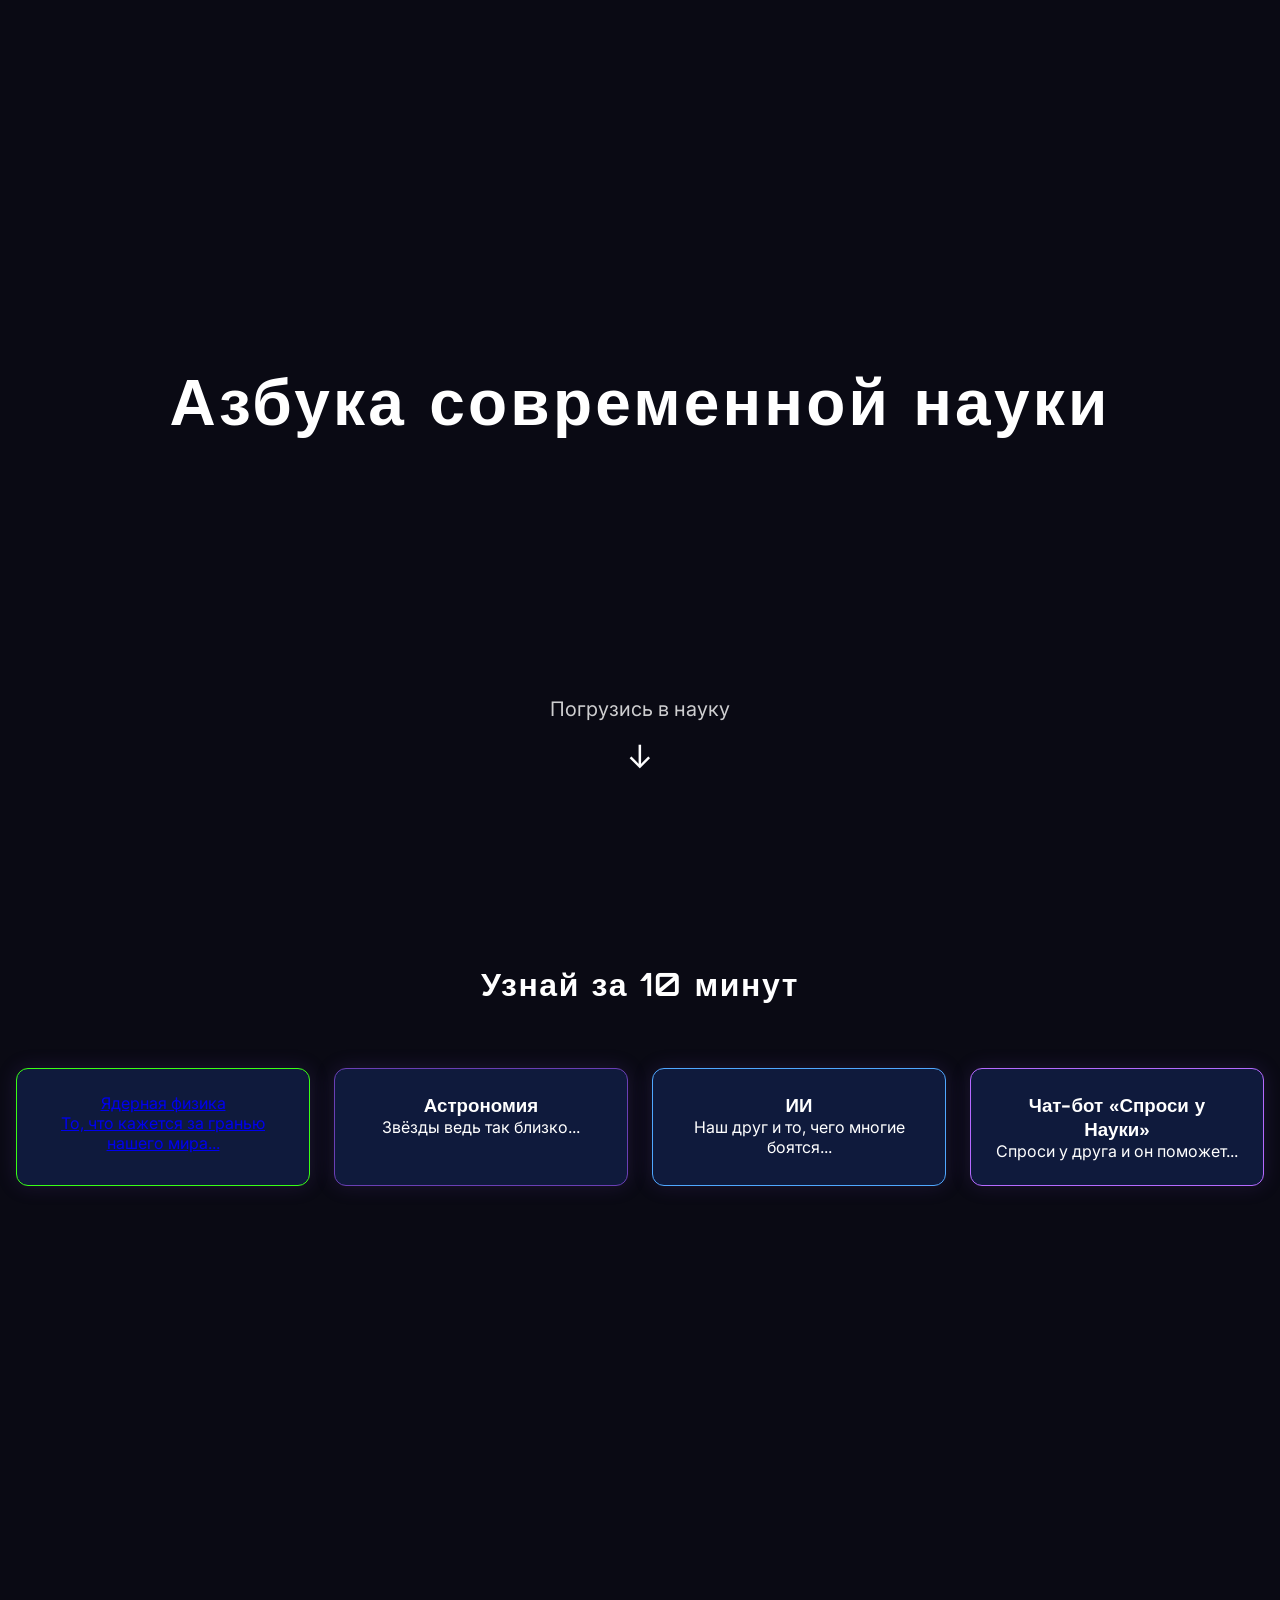
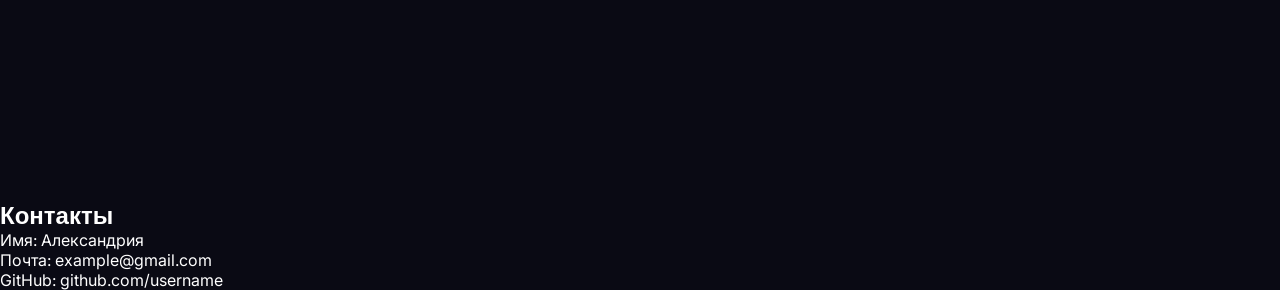
==== index.html @ 06d69fdf "Initial commit" ====
<!DOCTYPE html>
<html lang="ru">
<head>
    <meta charset="UTF-8">
    <meta name="viewport" content="width=device-width, initial-scale=1.0">
    <link rel="preconnect" href="https://fonts.googleapis.com">
    <link rel="preconnect" href="https://fonts.gstatic.com" crossorigin>
    <link href="https://fonts.googleapis.com/css2?family=Inter:ital,opsz,wght@0,14..32,100..900;1,14..32,100..900&family=Orbitron:wght@400..900&display=swap" rel="stylesheet">
    <link rel="stylesheet" href="style.css">
    <title>Азбука науки</title>
</head>
    
<body>
<main>
        <!-- Заголовок сайта -->
    <section class="hero">
        <h1>Азбука современной науки</h1>
        <p>Погрузись в науку</p>
        <a href="#learn">↓</a>
    </section>

        <!-- Второй блок (Узнай за 10 минут)-->
    <section id="learn">
        <h2>Узнай за 10 минут</h2>
        <div class="cards">
            <article class="nuclear">
            <a href="cards/nuclear.html"
                <h3>Ядерная физика</h3>
                <p>То, что кажется за гранью нашего мира...</p>
            </a>
            </article>
            <article class="space">
                <h3>Астрономия</h3>
                <p>Звёзды ведь так близко...</p>
            </article>
            <article class="ai">
                <h3>ИИ</h3>
                <p>Наш друг и то, чего многие боятся...</p>
            </article>
            <article class="bot">
                <h3>Чат-бот «Спроси у Науки»</h3>
                <p>Спроси у друга и он поможет...</p>
            </article>
        </div>
    </section>
</main>
<footer>
    <h2>Контакты</h2>
    <ul>
        <li>Имя: Александрия</li>
        <li>Почта: example@gmail.com</li>
        <li>GitHub: github.com/username</li>
    </ul>
</footer>
</body>
</html>
---- style.css ----
* { 
    margin: 0; 
    padding: 0; 
    box-sizing: border-box; 
}
:root {
    --black: #0a0a14;
    --dark-blue: #0f1a3c;
    --purple: #6a3fb5;
    --white: #ffffff;
}
body {
    background: var(--black);
    color: var(--white);
    font-family: 'Inter', sans-serif;
    font-weight: 400;
    font-style: normal;
}
h1, h2, h3 {
    font-family: "Orbitron", sans-serif;
    font-optical-sizing: auto;
    font-weight: 600;
}
.hero {
    min-height: 100vh;
    text-align: center;
    padding-top: 40vh;
    padding-left: 1rem;
    padding-right: 1rem;
}
.hero h1 {
    font-size: 4rem;
    letter-spacing: 0.05em;
    margin-bottom: 16rem;
}
.hero p {
    font-size: 1.25rem;
    opacity: 0.8;
    margin-bottom: 1rem;
}
.hero a {
    color: var(--white);
    font-size: 2rem;
    text-decoration: none;
}
#learn {
    min-height: 100vh;
    text-align: center;
}
#learn h2 {
    font-size: 2rem;
    letter-spacing: 0.05em;
    padding-top: 4rem;
    margin-bottom: 4rem;
}
.nuclear { --accent: #39ff14; }
.space   { --accent: #6a3fb5; }
.ai      { --accent: #4fa8ff; }
.bot     { --accent: #b56aff; } 
.cards {
    display: grid;
    grid-template-columns: repeat(4, 1fr);
    gap: 1.5rem;
    margin: 1rem;
}
.cards article {
    background: var(--dark-blue);
    border: 1px solid var(--accent);
    border-radius: 12px;
    padding: 1.5rem;
    box-shadow: 0 0 20px rgba(106, 63, 181, 0.2);
}
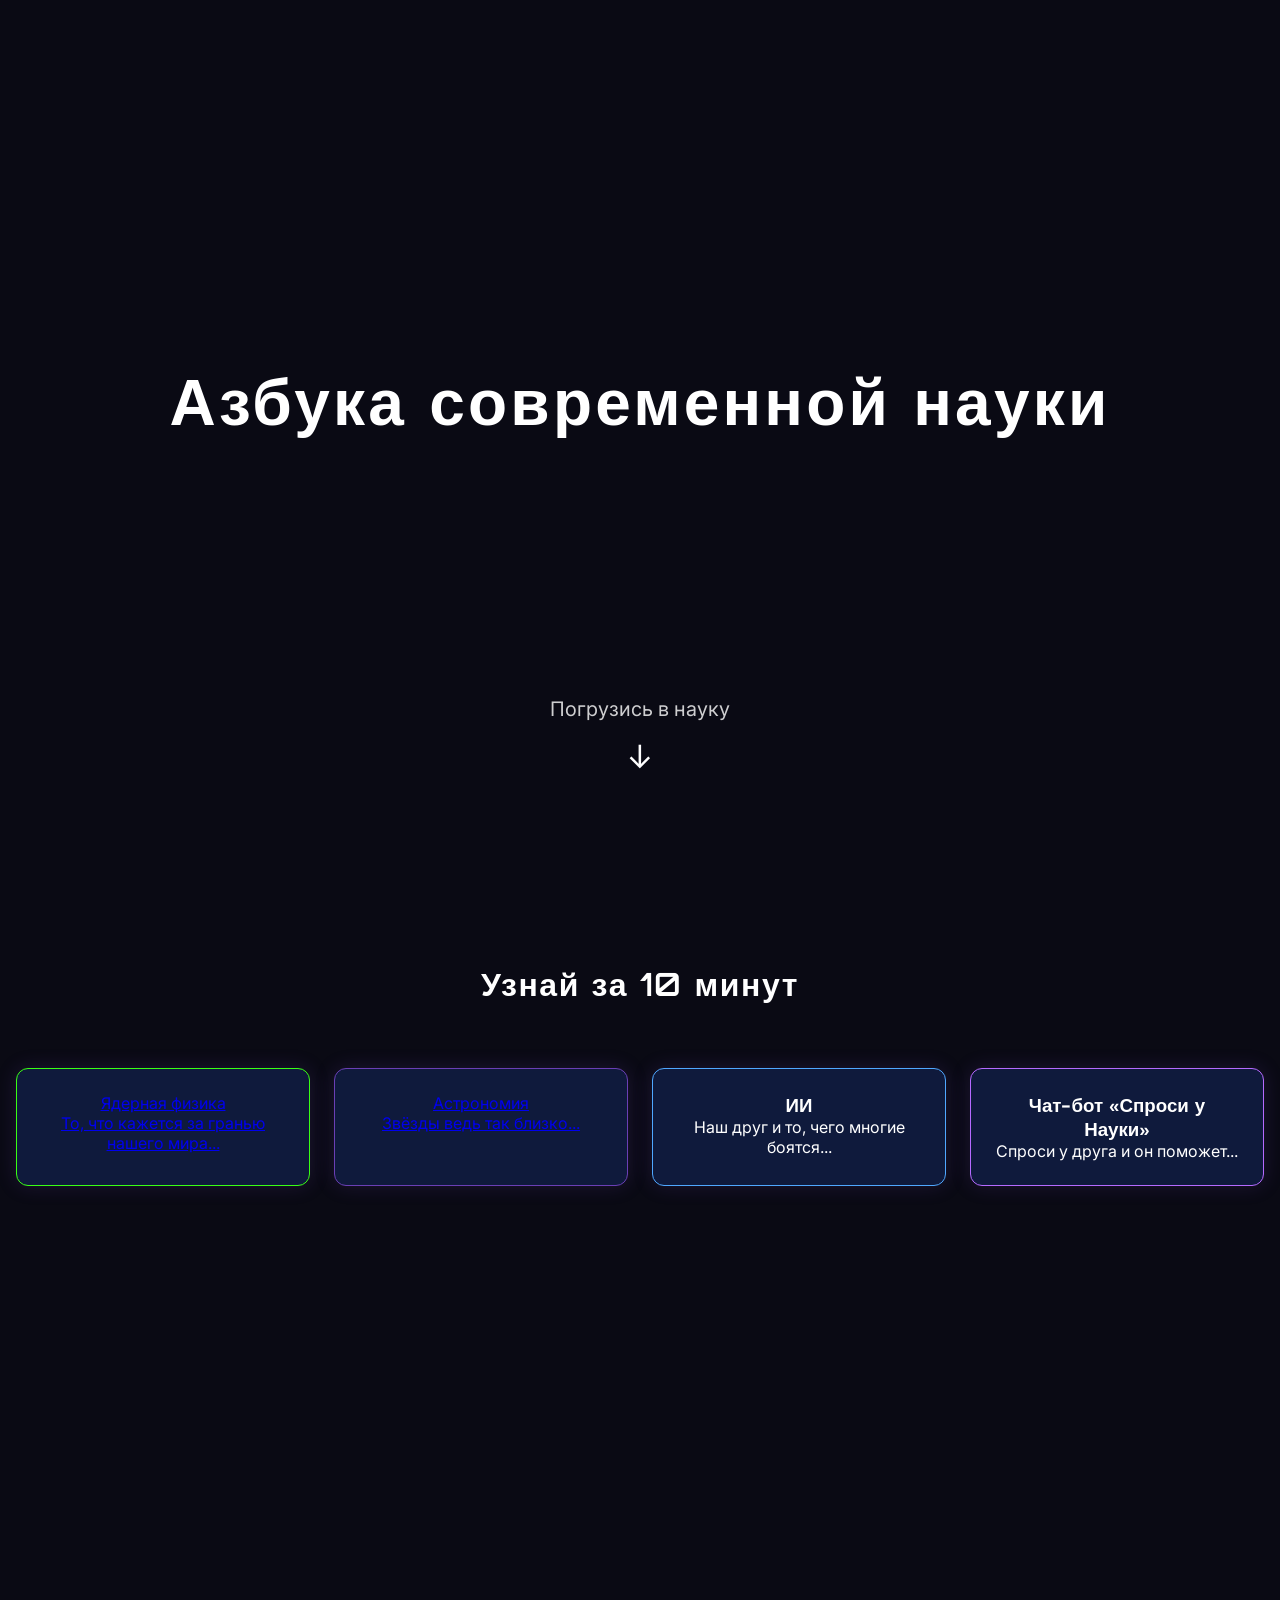
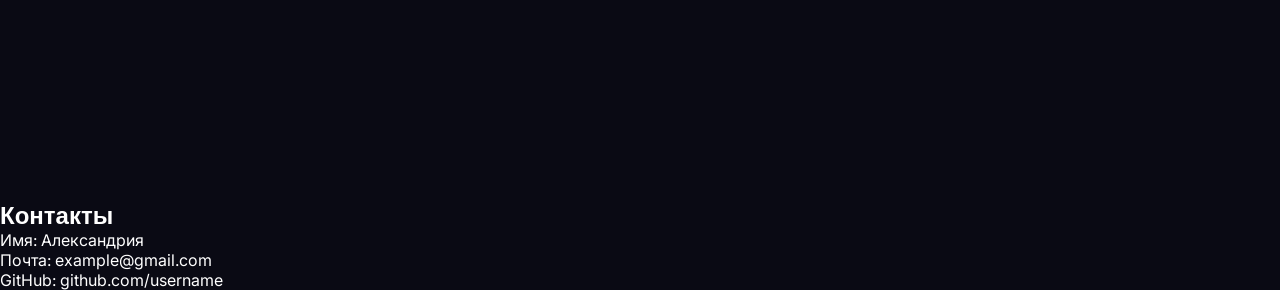
==== commit 390e0345: "Update" ====
--- a/index.html
+++ b/index.html
@@ -30,8 +30,10 @@
             </a>
             </article>
             <article class="space">
-                <h3>Астрономия</h3>
-                <p>Звёзды ведь так близко...</p>
+                <a href="cards/space.html"
+                    <h3>Астрономия</h3>
+                    <p>Звёзды ведь так близко...</p>
+                </a>
             </article>
             <article class="ai">
                 <h3>ИИ</h3>
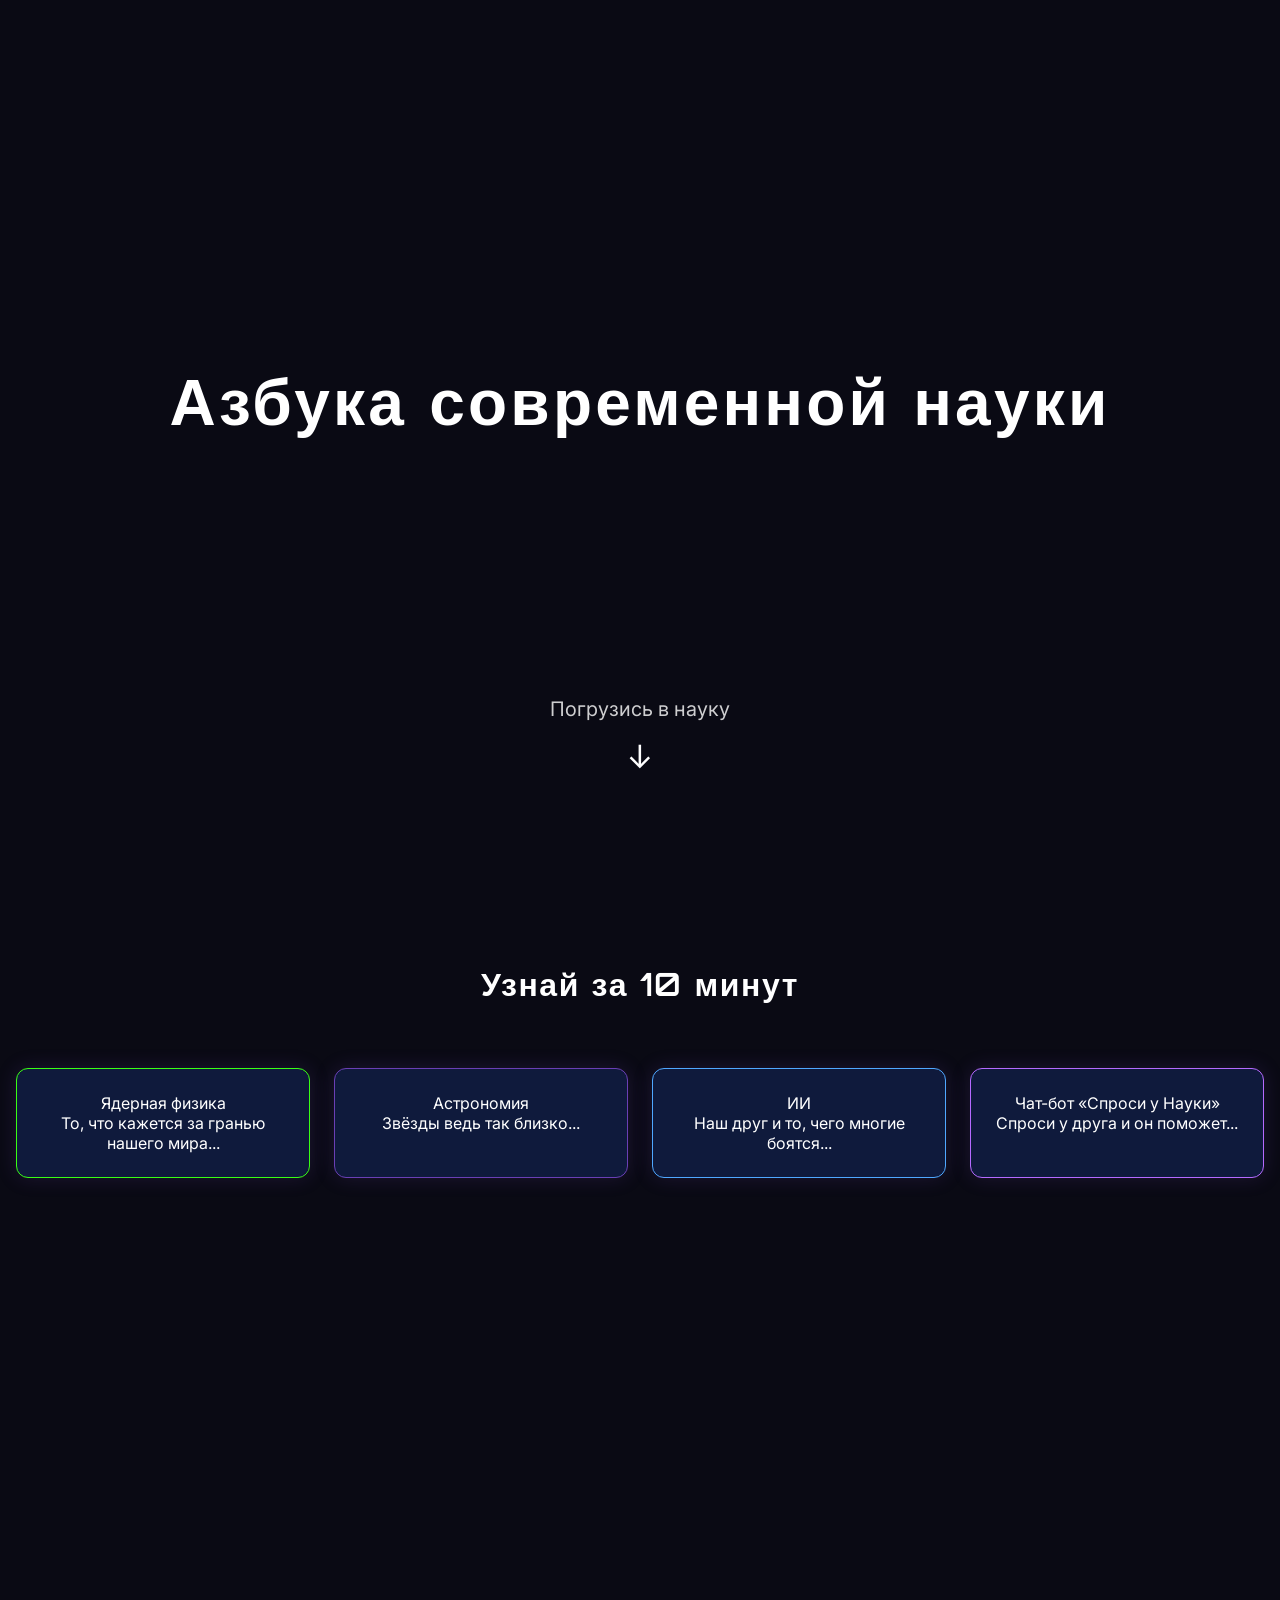
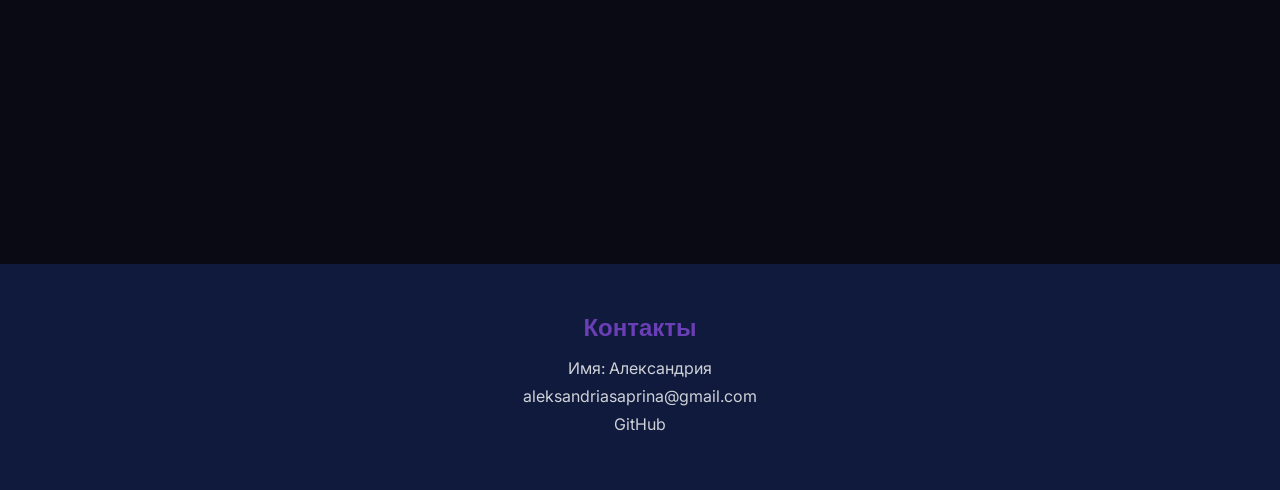
==== commit 25cd6ad7: "update" ====
--- a/index.html
+++ b/index.html
@@ -36,22 +36,26 @@
                 </a>
             </article>
             <article class="ai">
-                <h3>ИИ</h3>
-                <p>Наш друг и то, чего многие боятся...</p>
+                <a href="cards/ai.html"
+                    <h3>ИИ</h3>
+                    <p>Наш друг и то, чего многие боятся...</p>
+                </a>
             </article>
             <article class="bot">
-                <h3>Чат-бот «Спроси у Науки»</h3>
-                <p>Спроси у друга и он поможет...</p>
+                <a href="cards/bot.html"
+                    <h3>Чат-бот «Спроси у Науки»</h3>
+                    <p>Спроси у друга и он поможет...</p>
+                </a>
             </article>
         </div>
     </section>
 </main>
-<footer>
+<footer class="footer">
     <h2>Контакты</h2>
     <ul>
         <li>Имя: Александрия</li>
-        <li>Почта: example@gmail.com</li>
-        <li>GitHub: github.com/username</li>
+        <li><a href="mailto:aleksandriasaprina@gmail.com">aleksandriasaprina@gmail.com</a></li>
+        <li><a href="https://github.com/aleksandriasaprina">GitHub</a></li>
     </ul>
 </footer>
 </body>
--- a/style.css
+++ b/style.css
@@ -69,4 +69,40 @@
     border-radius: 12px;
     padding: 1.5rem;
     box-shadow: 0 0 20px rgba(106, 63, 181, 0.2);
+    transition: transform 0.3s ease, box-shadow 0.3s ease;
+}
+.cards article a {
+    display: block;
+    color:inherit;
+    text-decoration: none;
+}
+.cards article:hover {
+    transform: translateY(-5px);
+    box-shadow: 0 10px 30px rgba(106, 63, 181, 0.3);
+}
+.footer{
+    text-align: center;
+    padding: 3rem 1rem;
+    background: var(--dark-blue);
+    margin-top: 4rem;
+}
+.footer h2 {
+    font-size: 1.5rem;
+    margin-bottom: 1rem;
+    color: var(--purple);
+}
+.footer ul {
+    list-style: none;
+}
+.footer li {
+    margin-bottom: 0.5rem;
+    opacity: 0.8;
+}
+.footer a {
+    color: var(--white);
+    text-decoration: none;
+    transition: color 0.3s ease;
+}
+.footer a:hover {
+    color: var(--purple);
 }
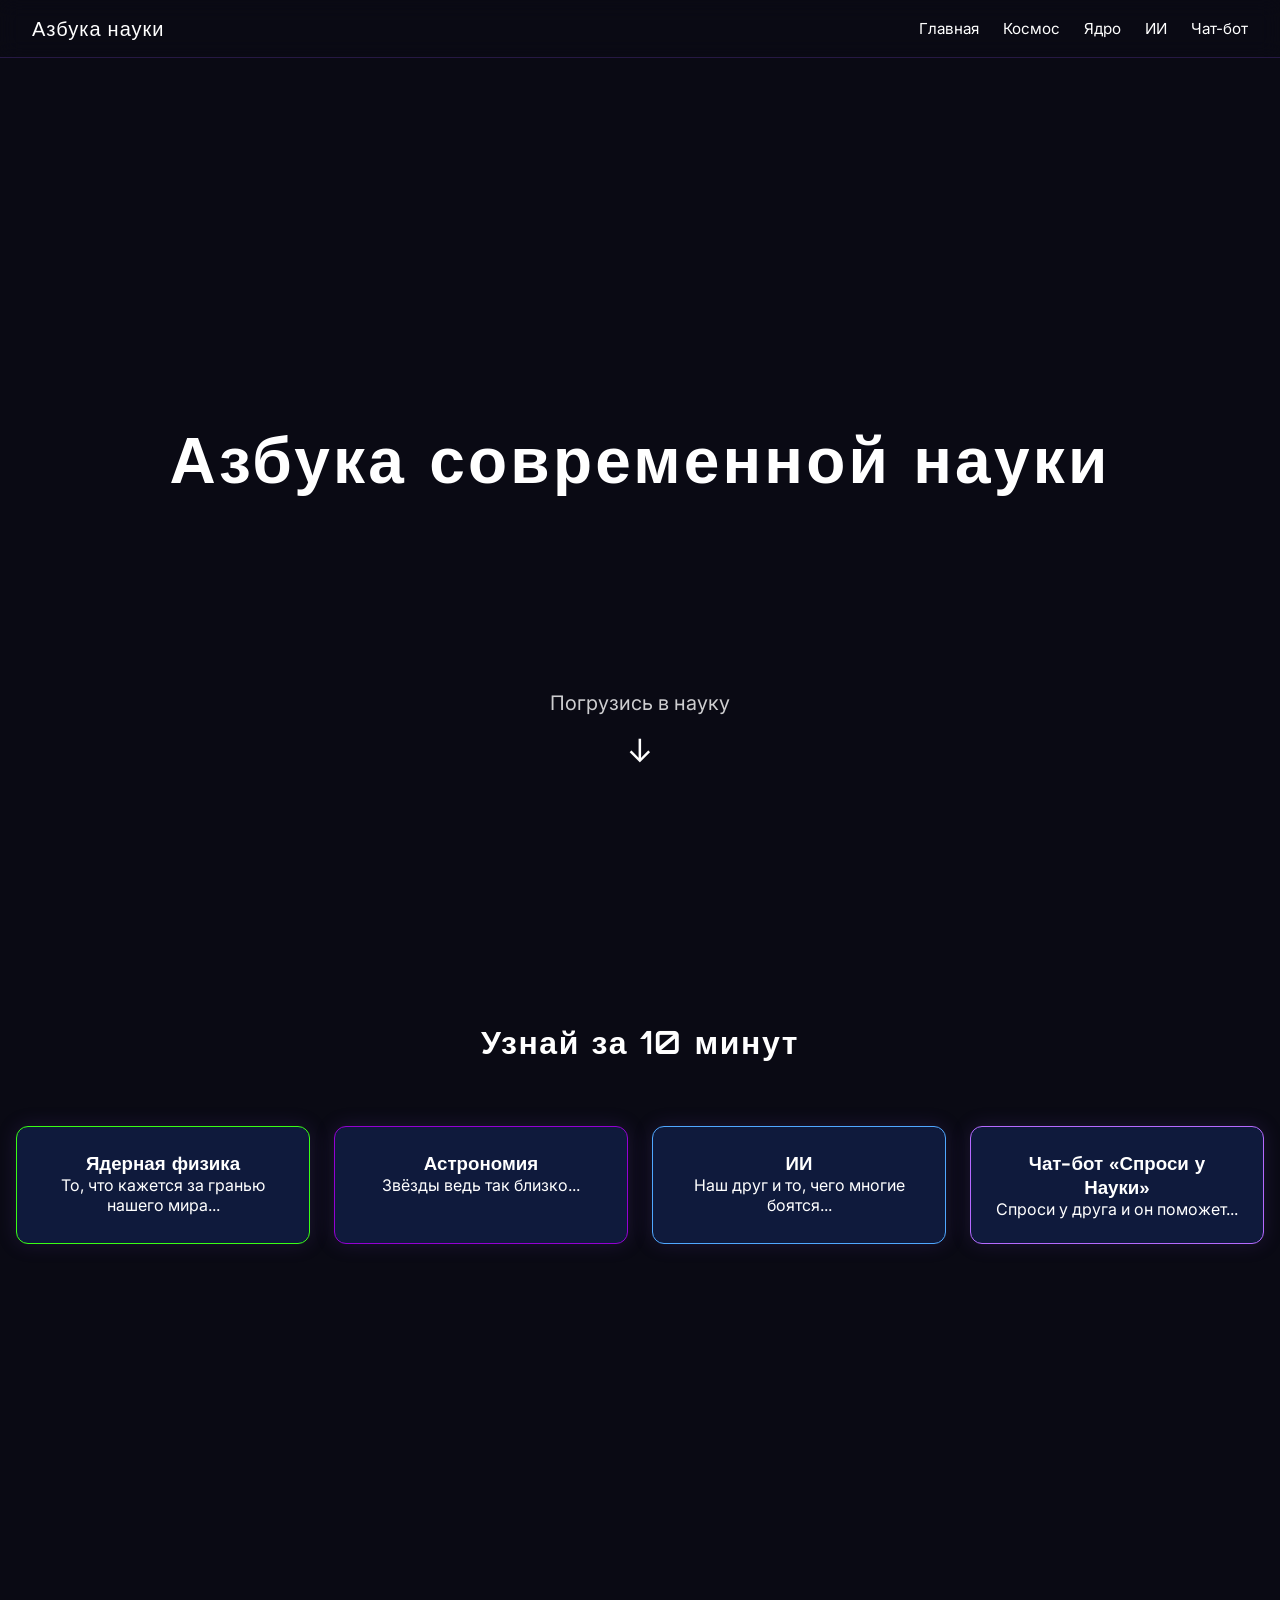
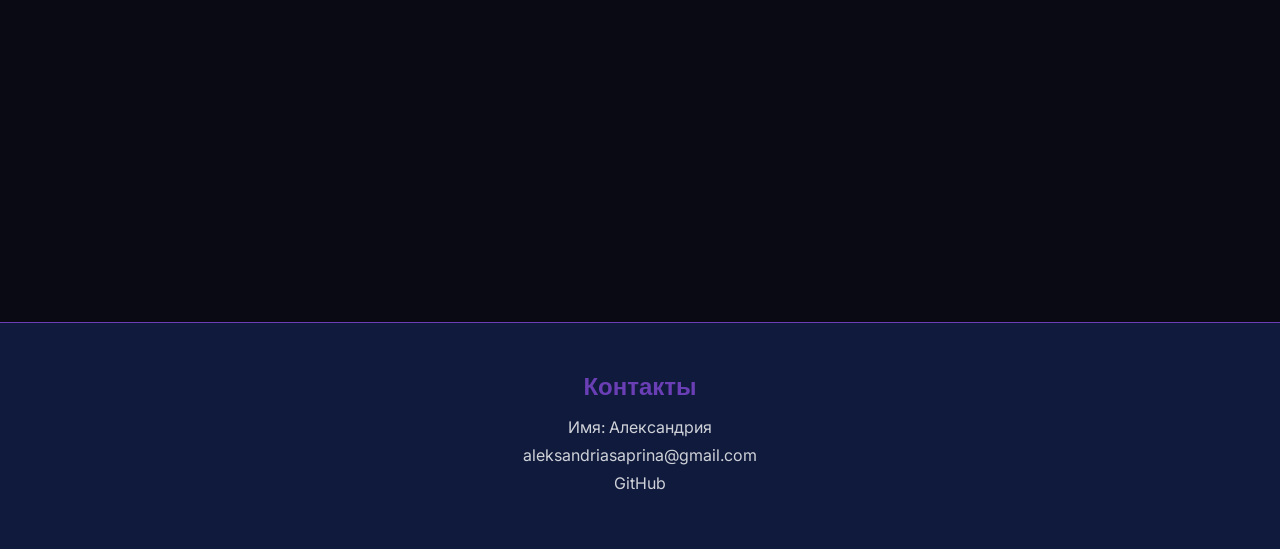
==== commit 0737e0a1: "All Update" ====
--- a/index.html
+++ b/index.html
@@ -11,6 +11,17 @@
 </head>
     
 <body>
+<header class="site-header">
+    <a href="index.html" class="logo">Азбука науки</a>
+    <nav class="site-nav">
+        <a href="../index.html">Главная</a>
+        <a href="cards/space.html" class="theme-space">Космос</a>
+        <a href="cards/nuclear.html" class="theme-nuclear">Ядро</a>
+        <a href="cards/ai.html" class="theme-ai">ИИ</a>
+        <a href="cards/bot.html" class="theme-bot">Чат-бот</a>
+    </nav>
+</header>
+
 <main>
         <!-- Заголовок сайта -->
     <section class="hero">
@@ -24,25 +35,25 @@
         <h2>Узнай за 10 минут</h2>
         <div class="cards">
             <article class="nuclear">
-            <a href="cards/nuclear.html"
+            <a href="cards/nuclear.html">
                 <h3>Ядерная физика</h3>
                 <p>То, что кажется за гранью нашего мира...</p>
             </a>
             </article>
             <article class="space">
-                <a href="cards/space.html"
+                <a href="cards/space.html">
                     <h3>Астрономия</h3>
                     <p>Звёзды ведь так близко...</p>
                 </a>
             </article>
             <article class="ai">
-                <a href="cards/ai.html"
+                <a href="cards/ai.html">
                     <h3>ИИ</h3>
                     <p>Наш друг и то, чего многие боятся...</p>
                 </a>
             </article>
             <article class="bot">
-                <a href="cards/bot.html"
+                <a href="cards/bot.html">
                     <h3>Чат-бот «Спроси у Науки»</h3>
                     <p>Спроси у друга и он поможет...</p>
                 </a>
--- a/style.css
+++ b/style.css
@@ -8,7 +8,12 @@
     --dark-blue: #0f1a3c;
     --purple: #6a3fb5;
     --white: #ffffff;
-}
+    --accent: var(--purple);
+}
+.theme-space { --accent: #9400D3; }
+.theme-nuclear { --accent: #39ff14; }
+.theme-ai { --accent: #4fa8ff; }
+.theme-bot { --accent: #b56aff; }
 body {
     background: var(--black);
     color: var(--white);
@@ -31,7 +36,7 @@
 .hero h1 {
     font-size: 4rem;
     letter-spacing: 0.05em;
-    margin-bottom: 16rem;
+    margin-bottom: 12rem;
 }
 .hero p {
     font-size: 1.25rem;
@@ -54,7 +59,7 @@
     margin-bottom: 4rem;
 }
 .nuclear { --accent: #39ff14; }
-.space   { --accent: #6a3fb5; }
+.space   { --accent: #9400D3; }
 .ai      { --accent: #4fa8ff; }
 .bot     { --accent: #b56aff; } 
 .cards {
@@ -85,6 +90,7 @@
     padding: 3rem 1rem;
     background: var(--dark-blue);
     margin-top: 4rem;
+    border-top: 1px solid var(--accent);
 }
 .footer h2 {
     font-size: 1.5rem;
@@ -105,4 +111,137 @@
 }
 .footer a:hover {
     color: var(--purple);
+}
+.site-header {
+    position: sticky;
+    top: 0;
+    z-index: 100;
+    display: flex;
+    justify-content: space-between;
+    align-items: center;
+    padding: 1rem 2rem;
+    background: rgba(10, 10, 20, 0.6);
+    backdrop-filter: blur(10px);
+    border-bottom: 1px solid rgba(106, 63, 181, 0.3);
+}
+.logo {
+    font-family: 'Orbitron', sans-serif;
+    font-size: 1.25rem;
+    color: var(--white);
+    text-decoration: none;
+    letter-spacing: 0.05em;
+}
+.site-nav {
+    display: flex;
+    gap: 1.5rem;
+}
+.site-nav a {
+    color: var(--white);
+    text-decoration: none;
+    font-size: 0.95rem;
+    transition: color 0.3s ease;
+}
+.site-nav a:hover {
+    color: var(--accent);
+}
+
+
+.topic-hero {
+    text-align: center;
+    padding: 4rem 1rem 3rem;
+}
+.topic-hero h1 {
+    font-size: 3.5rem;
+    letter-spacing: 0.1em;
+    margin-bottom: 1rem;
+    color: var(--accent);
+    transition: text-shadow 0.3s ease;
+}
+.topic-hero h1:hover {
+    text-shadow: 0 0 20px var(--accent);
+}
+.topic-subtitle {
+    font-size: 1.15rem;
+    opacity: 0.8;
+    max-width: 600px;
+    margin: 0 auto 2rem;
+}
+.topic-image {
+    max-width: 500px;
+    width: 100%;
+    height: auto;
+    border: 2px solid var(--accent);
+    border-radius: 12px;
+    box-shadow: 0 0 30px rgba(106, 63, 181, 0.3);
+}
+.topic-section {
+    max-width: 900px;
+    margin: 0 auto;
+    padding: 2rem 1rem;
+}
+.topic-section h2 {
+    font-size: 2rem;
+    margin-bottom: 1.5rem;
+    padding-bottom: 0.5rem;
+    border-bottom: 2px solid var(--accent);
+}
+.topic-section p {
+    font-size: 1rem;
+    line-height: 1.7;
+    margin-bottom: 1rem;
+    opacity: 0.9;
+}
+.concepts {
+    display: grid;
+    grid-template-columns: repeat(2, 1fr);
+    gap: 1.25rem;
+}
+.concept {
+    background: var(--dark-blue);
+    border: 1px solid var(--accent);
+    border-radius: 10px;
+    padding: 1.25rem;
+    transition: transform 0.3s ease, box-shadow -0.3s ease;
+}
+.concept:hover {
+    transform: translateY(-4px);
+    box-shadow: 0 8px 25px rgba(106, 63, 181, 0.3);
+}
+.concept h3 {
+    font-size: 1.1rem;
+    margin-bottom: 0.5rem;
+    color: var(--accent);
+}
+.concept p {
+    font-size: 0.95rem;
+    opacity: 0.8;
+    margin: 0;
+}
+.steps {
+    padding-left: 1.5rem;
+}
+.steps li {
+    margin-bottom: 0.75rem;
+    line-height: 1.6;
+    opacity: 0.9;
+}
+.steps li::marker {
+    color: var(--accent);
+    font-weight: 700;
+}
+.back-button {
+    display: inline-block;
+    margin: 3rem auto;
+    padding: 0.75rem 1.5rem;
+    border: 2px solid var(--accent);
+    border-radius: 8px;
+    color: var(--accent);
+    text-decoration: none;
+    font-family: 'Orbitron', sans-serif;
+    transition: background 0.3s ease, color 0.3s ease;
+}
+
+.back-button:hover {
+    background: var(--accent);
+    color: var(--black);
 }
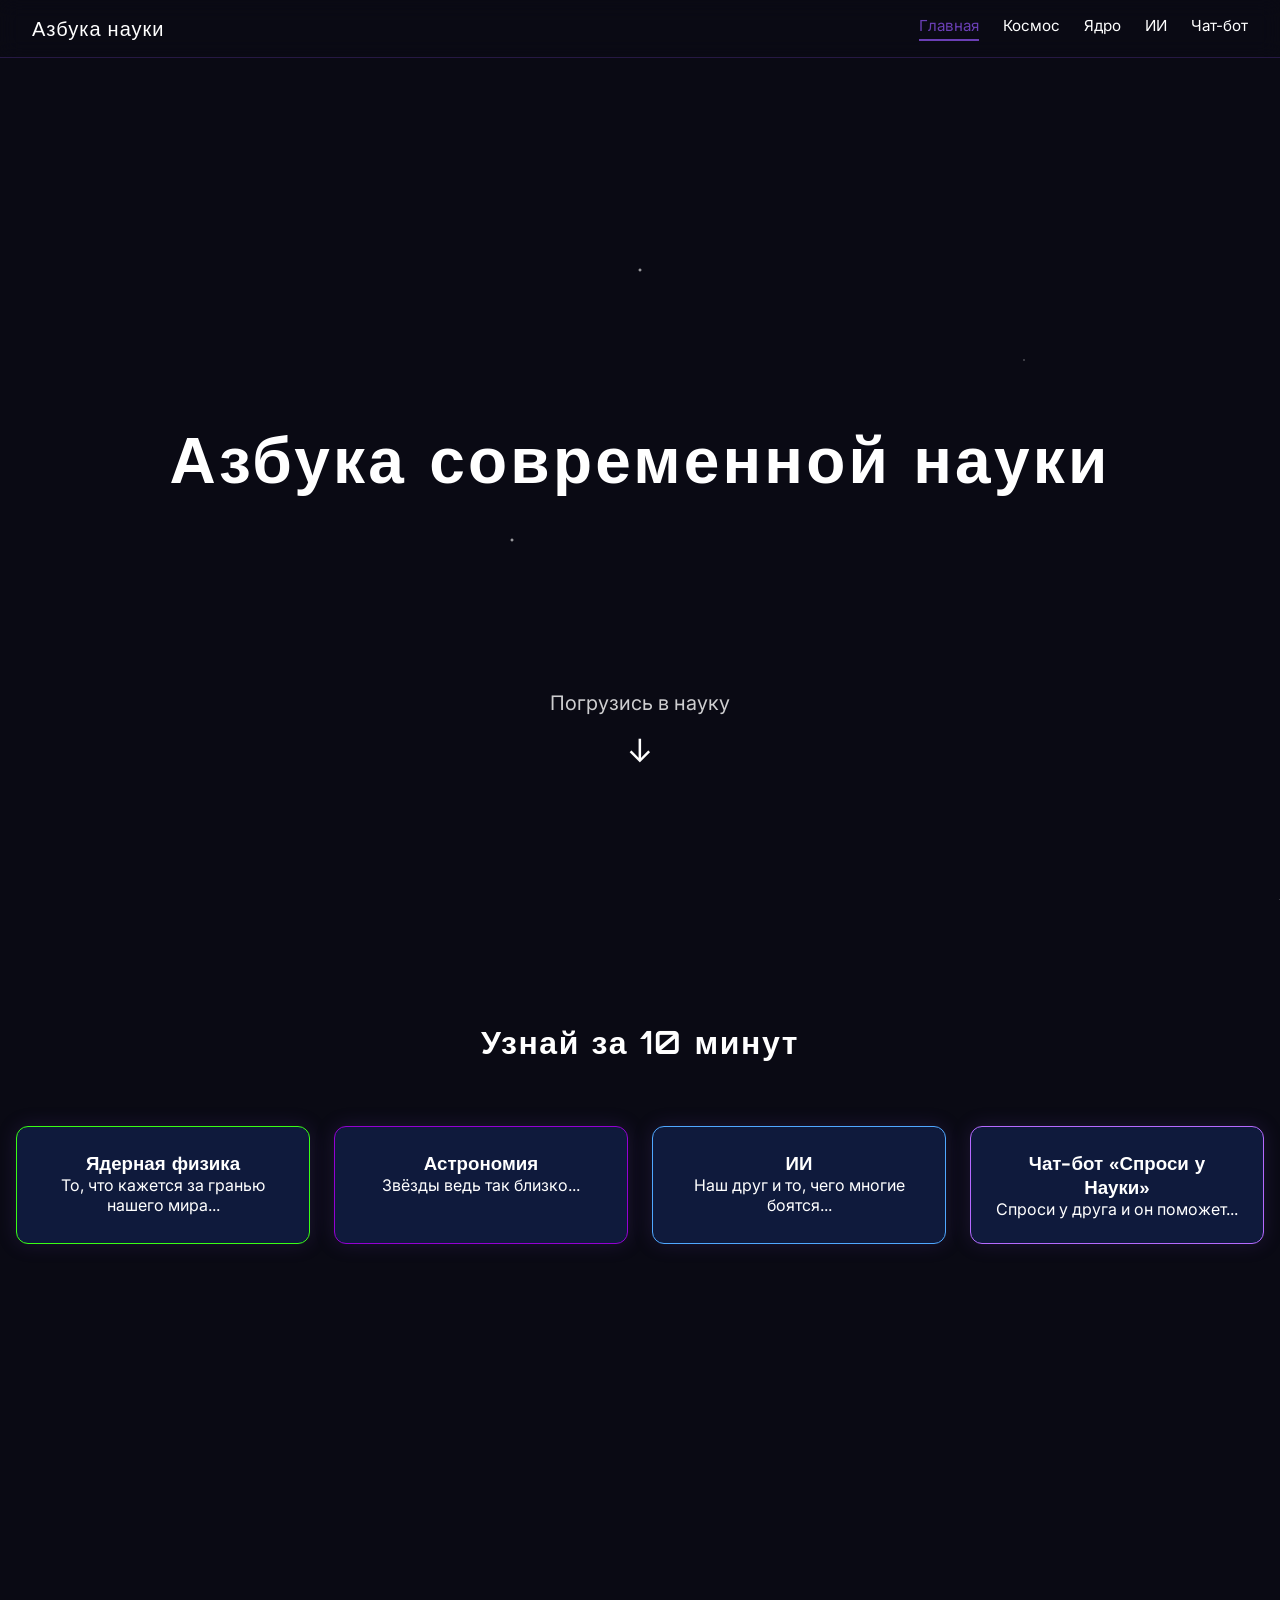
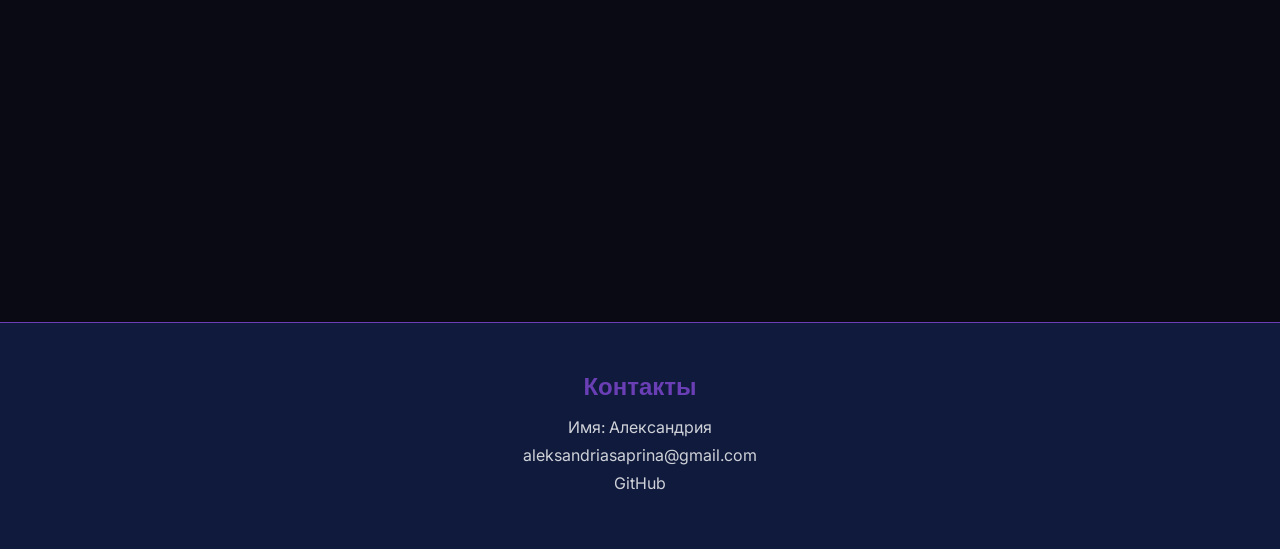
==== commit 25fb5890: "Update" ====
--- a/index.html
+++ b/index.html
@@ -10,11 +10,11 @@
     <title>Азбука науки</title>
 </head>
     
-<body>
+<body class="theme-main">
 <header class="site-header">
     <a href="index.html" class="logo">Азбука науки</a>
     <nav class="site-nav">
-        <a href="../index.html">Главная</a>
+        <a href="index.html" class="active">Главная</a>
         <a href="cards/space.html" class="theme-space">Космос</a>
         <a href="cards/nuclear.html" class="theme-nuclear">Ядро</a>
         <a href="cards/ai.html" class="theme-ai">ИИ</a>
--- a/style.css
+++ b/style.css
@@ -14,6 +14,9 @@
 .theme-nuclear { --accent: #39ff14; }
 .theme-ai { --accent: #4fa8ff; }
 .theme-bot { --accent: #b56aff; }
+.theme-main { --accent: #6a3fb5}
+
+/* Главная страница */
 body {
     background: var(--black);
     color: var(--white);
@@ -145,7 +148,7 @@
     color: var(--accent);
 }
 
-
+/* Все странички */
 .topic-hero {
     text-align: center;
     padding: 4rem 1rem 3rem;
@@ -240,8 +243,162 @@
     font-family: 'Orbitron', sans-serif;
     transition: background 0.3s ease, color 0.3s ease;
 }
+.site-nav a.active {
+    color: var(--accent);
+    border-bottom: 2px solid var(--accent);
+    padding-bottom: 0.25rem;
+}
 
-.back-button:hover {
+/* Чат-бот */
+.chat-layout {
+    display: flex;
+    height: calc(100vh - 70px);
+    /* overflow: hidden; */
+}
+.chat-sidebar {
+    width: 260px;
+    background: rgba(15, 26, 60, 0.6);
+    border-right: 1px solid var(--accent);
+    padding: 1.5rem 1rem;
+    display: flex;
+    flex-direction: column;
+    gap: 1rem;
+    flex-shrink: 0;
+}
+.new-chat-btn {
+    width: 100%;
+    padding: 0.75rem 1rem;
+    background: transparent;
+    border: 1px solid var(--accent);
+    border-radius: 10px;
+    color: var(--accent);
+    font-family: 'Inter', sans-serif;
+    font-size: 0.9rem;
+    cursor: pointer;
+    text-align: left;
+    transition: background 0.3s ease, color 0.3s ease;
+}
+.new-chat-btn:hover {
     background: var(--accent);
     color: var(--black);
+}
+.sidebar-hint {
+    font-size: 0.75rem;
+    opacity: 0.4;
+    text-align: center;
+}
+.chat-main {
+    flex: 1;
+    display: flex;
+    flex-direction: column;
+    max-width: 100%;
+    overflow: hidden;
+}
+.chat-messages {
+    flex: 1;
+    overflow-y: auto;
+    padding: 2rem;
+    display: flex;
+    flex-direction: column;
+    gap: 1.25rem;
+}
+.message {
+    max-width: 720px;
+    width: fit-content;
+    padding: 1rem 1.25rem;
+    border-radius: 12px;
+    line-height: 1.6;
+    font-size: 0.95rem;
+}
+.bot-message {
+    background: rgba(255, 255, 255, 0.05);
+    border-left: 3px solid var(--accent);
+    align-self: flex-start;
+    color: var(--white);
+}
+.user-message {
+    background: var(--accent);
+    color: var(--black);
+    align-self: flex-end;
+    font-weight: 600;
+}
+.chat-form {
+    display: flex;
+    gap: 0.5rem;
+    padding: 1rem 2rem 2rem;
+    background: transparent;
+}
+.chat-form input {
+    flex: 1;
+    padding: 1rem 1.25rem;
+    background: rgba(255, 255, 255, 0.05);
+    border: 1px solid rgba(255, 255, 255, 0.1);
+    border-radius: 12px;
+    color: var(--white);
+    font-family: 'Inter', sans-serif;
+    font-size: 0.95rem;
+    outline: none;
+    transition: border-color 0.3s ease;
+}
+.chat-form input:focus {
+    border-color: var(--accent);
+}
+.chat-form button {
+    padding: 0 1.5rem;
+    background: var(--accent);
+    color: var(--black);
+    border: none;
+    border-radius: 12px;
+    cursor: pointer;
+    font-size: 1.2rem;
+    font-weight: 700;
+    transition: opacity 0.3s ease;
+}
+.chat-form button:hover {
+    opacity: 0.85;
+}
+@media (max-width: 768px) {
+    .chat-sidebar {
+        display: none;
+    }
+    .chat-layout {
+        height: calc(100vh - 60px);
+    }
+    .chat-messages {
+        padding: 1rem;
+    }
+    .chat-form {
+        padding: 0.75rem 1rem 1.5rem;
+    }
+}
+body::before {
+    content: "";
+    position: fixed;
+    top: 0;
+    left: 0;
+    width: 100%;
+    height: 100%;
+    z-index: -1;
+    background:
+        radial-gradient(2px 2px at 20% 30%, rgba(255,255,255,0.9), transparent),
+        radial-gradient(2px 2px at 60% 70%, rgba(255,255,255,0.8), transparent),
+        radial-gradient(1px 1px at 50% 50%, rgba(255,255,255,0.7), transparent),
+        radial-gradient(1px 1px at 80% 10%, rgba(255,255,255,0.9), transparent),
+        radial-gradient(2px 2px at 90% 60%, rgba(255,255,255,0.8), transparent),
+        radial-gradient(1px 1px at 33% 80%, rgba(255,255,255,0.7), transparent),
+        radial-gradient(1px 1px at 15% 90%, rgba(255,255,255,0.8), transparent),
+        radial-gradient(2px 2px at 70% 40%, rgba(255,255,255,0.9), transparent),
+        radial-gradient(1px 1px at 40% 20%, rgba(255,255,255,0.7), transparent),
+        radial-gradient(2px 2px at 10% 60%, rgba(255,255,255,0.8), transparent),
+        radial-gradient(1px 1px at 85% 85%, rgba(255,255,255,0.7), transparent),
+        radial-gradient(2px 2px at 25% 15%, rgba(255,255,255,0.9), transparent),
+        var(--black);
+    background-size: 200% 200%;
+    background-attachment: fixed;
+    animation: starsDrift 10s linear infinite;
+}
+
+@keyframes starsDrift {
+    from { background-position: 0 0; }
+    to { background-position: 80% 80%; }
 }
